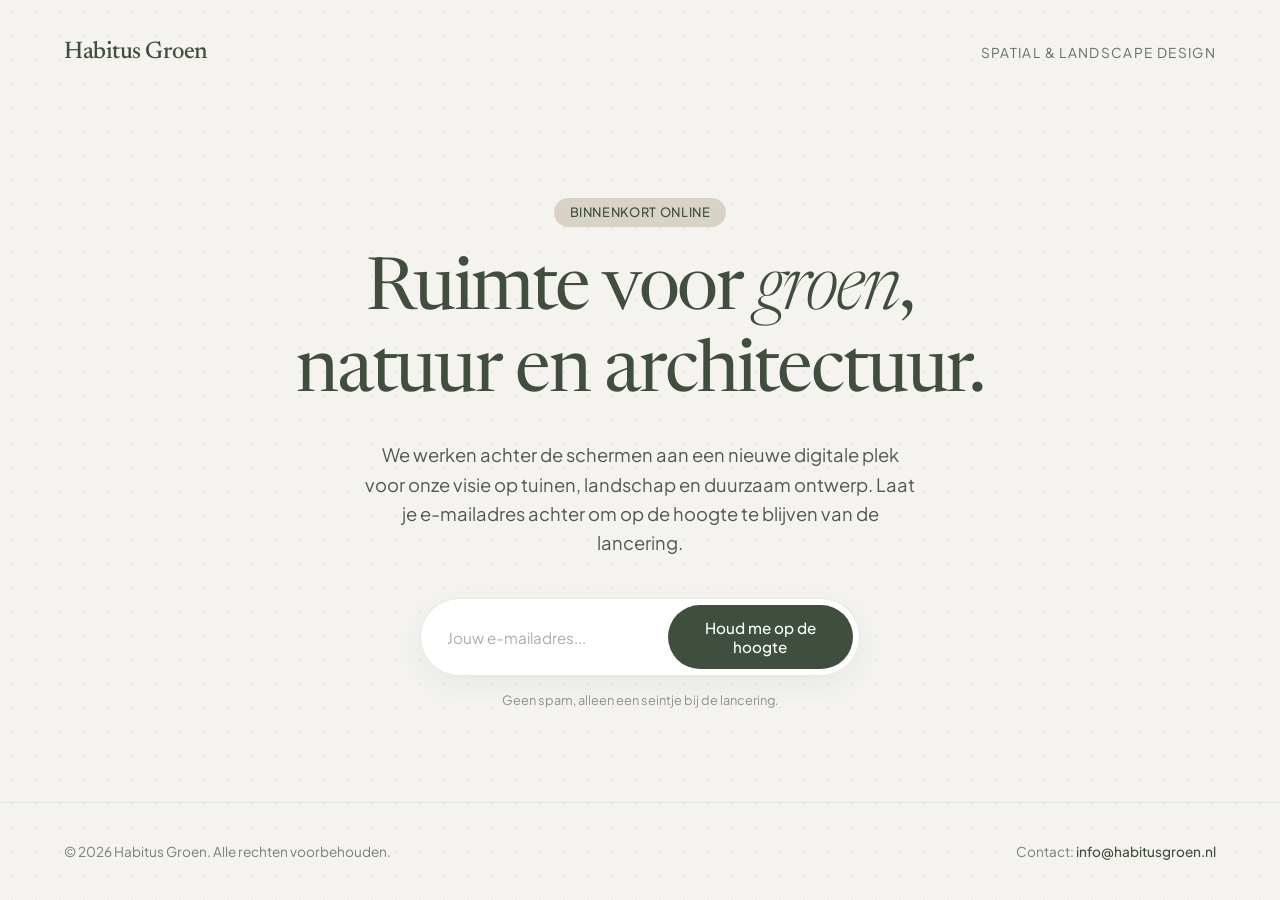
==== index.html @ 2824e6ce "Create index.html" ====
<!DOCTYPE html>
<html lang="nl">
<head>
    <meta charset="UTF-8">
    <meta name="viewport" content="width=device-width, initial-scale=1.0">
    <title>Habitus Groen — Binnenkort online</title>
    <!-- Google Fonts: Plus Jakarta Sans & Newsreader voor een warme, moderne en architecturale look -->
    <link rel="preconnect" href="https://fonts.googleapis.com">
    <link rel="preconnect" href="https://fonts.gstatic.com" crossorigin>
    <link href="https://fonts.googleapis.com/css2?family=Newsreader:ital,opsz,wght@0,6..72,300..600;1,6..72,300..600&family=Plus+Jakarta+Sans:wght@300;400;500;600&display=swap" rel="stylesheet">
    
    <style>
        :root {
            --bg-color: #f4f3ef;
            --text-main: #2b3027;
            --accent-green: #3f4e3e;
            --sand: #d8d3c5;
            --white: #ffffff;
            --transition: all 0.4s cubic-bezier(0.16, 1, 0.3, 1);
        }

        * {
            margin: 0;
            padding: 0;
            box-sizing: border-box;
        }

        body {
            background-color: var(--bg-color);
            color: var(--text-main);
            font-family: 'Plus Jakarta Sans', sans-serif;
            min-height: 100vh;
            display: flex;
            flex-direction: column;
            justify-content: space-between;
            overflow-x: hidden;
        }

        /* Subtiele achtergrondpatroon / sfeerlaag */
        body::before {
            content: '';
            position: fixed;
            top: 0;
            left: 0;
            width: 100%;
            height: 100%;
            background-image: radial-gradient(var(--sand) 0.75px, transparent 0.75px);
            background-size: 24px 24px;
            opacity: 0.4;
            z-index: -1;
        }

        header {
            padding: 2.5rem 5vw;
            display: flex;
            justify-content: space-between;
            align-items: center;
        }

        .logo {
            font-family: 'Newsreader', serif;
            font-size: 1.5rem;
            font-weight: 500;
            letter-spacing: -0.02em;
            color: var(--accent-green);
            text-decoration: none;
        }

        .tagline-top {
            font-size: 0.85rem;
            letter-spacing: 0.1em;
            text-transform: uppercase;
            color: var(--accent-green);
            opacity: 0.8;
        }

        main {
            flex: 1;
            display: flex;
            align-items: center;
            justify-content: center;
            padding: 2rem 5vw;
        }

        .hero-content {
            max-width: 700px;
            text-align: center;
            animation: fadeIn 1.2s cubic-bezier(0.16, 1, 0.3, 1) forwards;
        }

        .badge {
            display: inline-block;
            background-color: var(--sand);
            color: var(--accent-green);
            padding: 0.4rem 1rem;
            border-radius: 50px;
            font-size: 0.8rem;
            font-weight: 500;
            letter-spacing: 0.05em;
            text-transform: uppercase;
            margin-bottom: 1.5rem;
        }

        h1 {
            font-family: 'Newsreader', serif;
            font-size: clamp(2.5rem, 6vw, 4.5rem);
            font-weight: 400;
            line-height: 1.15;
            letter-spacing: -0.03em;
            color: var(--accent-green);
            margin-bottom: 1.5rem;
        }

        h1 i {
            font-style: italic;
            font-weight: 300;
        }

        p {
            font-size: clamp(1rem, 2vw, 1.15rem);
            line-height: 1.6;
            color: rgba(43, 48, 39, 0.8);
            margin-bottom: 2.5rem;
            max-width: 550px;
            margin-left: auto;
            margin-right: auto;
        }

        /* Formulier stijl */
        .subscribe-form {
            display: flex;
            gap: 0.5rem;
            max-width: 440px;
            margin: 0 auto 1rem auto;
            background: var(--white);
            padding: 0.4rem;
            border-radius: 100px;
            box-shadow: 0 10px 30px rgba(63, 78, 62, 0.06);
            border: 1px solid rgba(63, 78, 62, 0.12);
        }

        .subscribe-form input {
            flex: 1;
            border: none;
            background: transparent;
            padding: 0.8rem 1.2rem;
            font-family: 'Plus Jakarta Sans', sans-serif;
            font-size: 0.95rem;
            color: var(--text-main);
            outline: none;
        }

        .subscribe-form input::placeholder {
            color: rgba(43, 48, 39, 0.4);
        }

        .subscribe-form button {
            background-color: var(--accent-green);
            color: var(--white);
            border: none;
            padding: 0.8rem 1.8rem;
            border-radius: 100px;
            font-family: 'Plus Jakarta Sans', sans-serif;
            font-size: 0.95rem;
            font-weight: 500;
            cursor: pointer;
            transition: var(--transition);
        }

        .subscribe-form button:hover {
            background-color: #2b3027;
        }

        .form-note {
            font-size: 0.8rem;
            color: rgba(43, 48, 39, 0.5);
        }

        footer {
            padding: 2.5rem 5vw;
            display: flex;
            justify-content: space-between;
            align-items: center;
            font-size: 0.85rem;
            color: rgba(43, 48, 39, 0.6);
            border-top: 1px solid rgba(63, 78, 62, 0.08);
        }

        footer a {
            color: var(--accent-green);
            text-decoration: none;
            font-weight: 500;
            transition: var(--transition);
        }

        footer a:hover {
            text-decoration: underline;
        }

        @keyframes fadeIn {
            from {
                opacity: 0;
                transform: translateY(20px);
            }
            to {
                opacity: 1;
                transform: translateY(0);
            }
        }

        /* Responsive aanpassingen voor mobiel */
        @media (max-width: 600px) {
            .subscribe-form {
                flex-direction: column;
                background: transparent;
                box-shadow: none;
                border: none;
                gap: 0.75rem;
            }

            .subscribe-form input {
                background: var(--white);
                border-radius: 50px;
                border: 1px solid rgba(63, 78, 62, 0.12);
                padding: 1rem 1.2rem;
            }

            .subscribe-form button {
                width: 100%;
                padding: 1rem;
            }

            footer {
                flex-direction: column;
                gap: 1rem;
                text-align: center;
            }
        }
    </style>
</head>
<body>

    <header>
        <a href="#" class="logo">Habitus Groen</a>
        <div class="tagline-top">Spatial & Landscape Design</div>
    </header>

    <main>
        <div class="hero-content">
            <div class="badge">Binnenkort online</div>
            <h1>Ruimte voor <i>groen</i>, natuur en architectuur.</h1>
            <p>We werken achter de schermen aan een nieuwe digitale plek voor onze visie op tuinen, landschap en duurzaam ontwerp. Laat je e-mailadres achter om op de hoogte te blijven van de lancering.</p>
            
            <form class="subscribe-form" onsubmit="event.preventDefault(); alert('Bedankt voor je aanmelding! We houden je op de hoogte.');">
                <input type="email" placeholder="Jouw e-mailadres..." required>
                <button type="submit">Houd me op de hoogte</button>
            </form>
            <div class="form-note">Geen spam, alleen een seintje bij de lancering.</div>
        </div>
    </main>

    <footer>
        <div>&copy; <span id="year"></span> Habitus Groen. Alle rechten voorbehouden.</div>
        <div>Contact: <a href="mailto:info@habitusgroen.nl">info@habitusgroen.nl</a></div>
    </footer>

    <script>
        // Automatisch het huidige jaar instellen in de footer
        document.getElementById('year').textContent = new Date().getFullYear();
    </script>
</body>
</html>
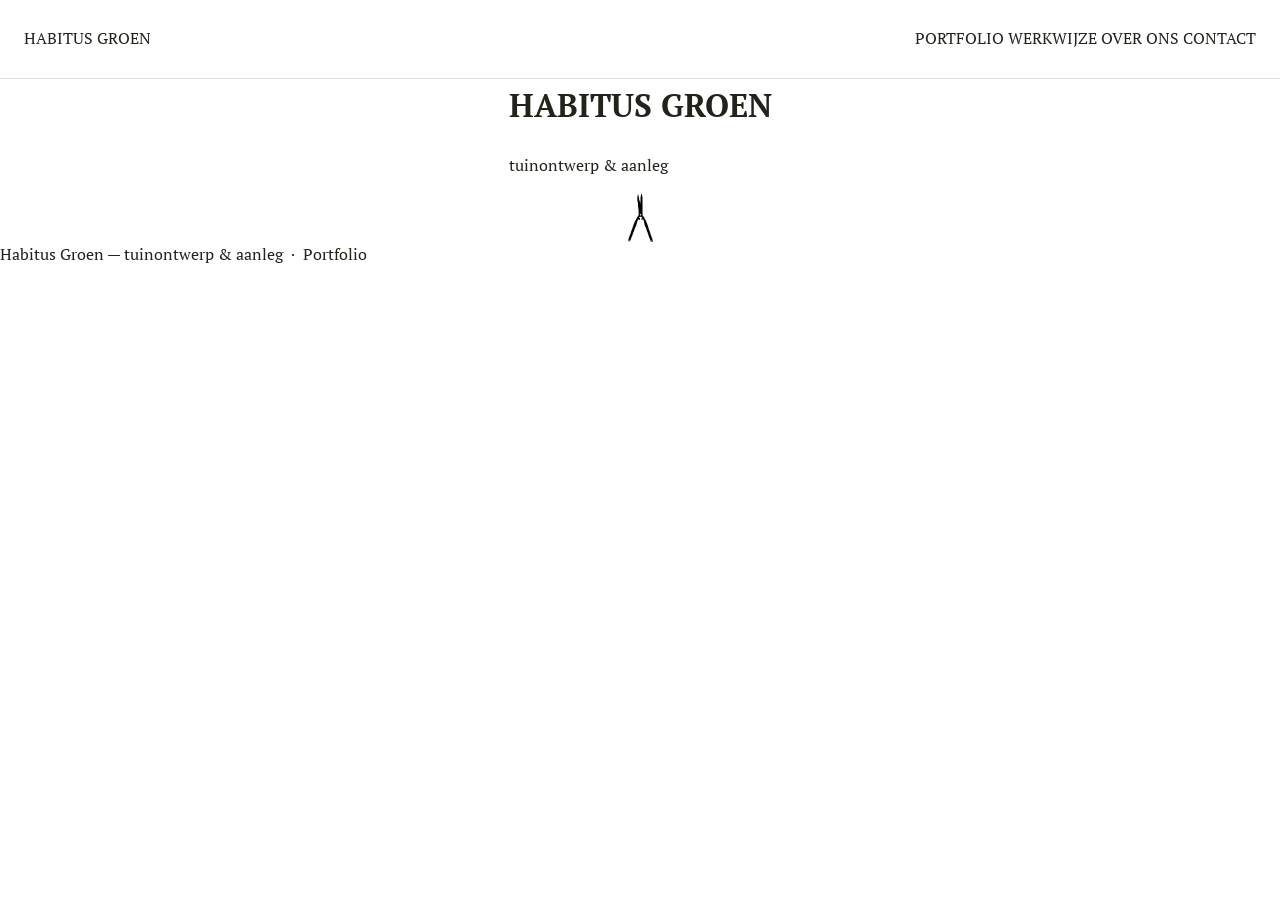
==== commit 47beaaf9: "Update index.html" ====
--- a/index.html
+++ b/index.html
@@ -3,270 +3,32 @@
 <head>
     <meta charset="UTF-8">
     <meta name="viewport" content="width=device-width, initial-scale=1.0">
-    <title>Habitus Groen — Binnenkort online</title>
-    <!-- Google Fonts: Plus Jakarta Sans & Newsreader voor een warme, moderne en architecturale look -->
-    <link rel="preconnect" href="https://fonts.googleapis.com">
-    <link rel="preconnect" href="https://fonts.gstatic.com" crossorigin>
-    <link href="https://fonts.googleapis.com/css2?family=Newsreader:ital,opsz,wght@0,6..72,300..600;1,6..72,300..600&family=Plus+Jakarta+Sans:wght@300;400;500;600&display=swap" rel="stylesheet">
-    
-    <style>
-        :root {
-            --bg-color: #f4f3ef;
-            --text-main: #2b3027;
-            --accent-green: #3f4e3e;
-            --sand: #d8d3c5;
-            --white: #ffffff;
-            --transition: all 0.4s cubic-bezier(0.16, 1, 0.3, 1);
-        }
-
-        * {
-            margin: 0;
-            padding: 0;
-            box-sizing: border-box;
-        }
-
-        body {
-            background-color: var(--bg-color);
-            color: var(--text-main);
-            font-family: 'Plus Jakarta Sans', sans-serif;
-            min-height: 100vh;
-            display: flex;
-            flex-direction: column;
-            justify-content: space-between;
-            overflow-x: hidden;
-        }
-
-        /* Subtiele achtergrondpatroon / sfeerlaag */
-        body::before {
-            content: '';
-            position: fixed;
-            top: 0;
-            left: 0;
-            width: 100%;
-            height: 100%;
-            background-image: radial-gradient(var(--sand) 0.75px, transparent 0.75px);
-            background-size: 24px 24px;
-            opacity: 0.4;
-            z-index: -1;
-        }
-
-        header {
-            padding: 2.5rem 5vw;
-            display: flex;
-            justify-content: space-between;
-            align-items: center;
-        }
-
-        .logo {
-            font-family: 'Newsreader', serif;
-            font-size: 1.5rem;
-            font-weight: 500;
-            letter-spacing: -0.02em;
-            color: var(--accent-green);
-            text-decoration: none;
-        }
-
-        .tagline-top {
-            font-size: 0.85rem;
-            letter-spacing: 0.1em;
-            text-transform: uppercase;
-            color: var(--accent-green);
-            opacity: 0.8;
-        }
-
-        main {
-            flex: 1;
-            display: flex;
-            align-items: center;
-            justify-content: center;
-            padding: 2rem 5vw;
-        }
-
-        .hero-content {
-            max-width: 700px;
-            text-align: center;
-            animation: fadeIn 1.2s cubic-bezier(0.16, 1, 0.3, 1) forwards;
-        }
-
-        .badge {
-            display: inline-block;
-            background-color: var(--sand);
-            color: var(--accent-green);
-            padding: 0.4rem 1rem;
-            border-radius: 50px;
-            font-size: 0.8rem;
-            font-weight: 500;
-            letter-spacing: 0.05em;
-            text-transform: uppercase;
-            margin-bottom: 1.5rem;
-        }
-
-        h1 {
-            font-family: 'Newsreader', serif;
-            font-size: clamp(2.5rem, 6vw, 4.5rem);
-            font-weight: 400;
-            line-height: 1.15;
-            letter-spacing: -0.03em;
-            color: var(--accent-green);
-            margin-bottom: 1.5rem;
-        }
-
-        h1 i {
-            font-style: italic;
-            font-weight: 300;
-        }
-
-        p {
-            font-size: clamp(1rem, 2vw, 1.15rem);
-            line-height: 1.6;
-            color: rgba(43, 48, 39, 0.8);
-            margin-bottom: 2.5rem;
-            max-width: 550px;
-            margin-left: auto;
-            margin-right: auto;
-        }
-
-        /* Formulier stijl */
-        .subscribe-form {
-            display: flex;
-            gap: 0.5rem;
-            max-width: 440px;
-            margin: 0 auto 1rem auto;
-            background: var(--white);
-            padding: 0.4rem;
-            border-radius: 100px;
-            box-shadow: 0 10px 30px rgba(63, 78, 62, 0.06);
-            border: 1px solid rgba(63, 78, 62, 0.12);
-        }
-
-        .subscribe-form input {
-            flex: 1;
-            border: none;
-            background: transparent;
-            padding: 0.8rem 1.2rem;
-            font-family: 'Plus Jakarta Sans', sans-serif;
-            font-size: 0.95rem;
-            color: var(--text-main);
-            outline: none;
-        }
-
-        .subscribe-form input::placeholder {
-            color: rgba(43, 48, 39, 0.4);
-        }
-
-        .subscribe-form button {
-            background-color: var(--accent-green);
-            color: var(--white);
-            border: none;
-            padding: 0.8rem 1.8rem;
-            border-radius: 100px;
-            font-family: 'Plus Jakarta Sans', sans-serif;
-            font-size: 0.95rem;
-            font-weight: 500;
-            cursor: pointer;
-            transition: var(--transition);
-        }
-
-        .subscribe-form button:hover {
-            background-color: #2b3027;
-        }
-
-        .form-note {
-            font-size: 0.8rem;
-            color: rgba(43, 48, 39, 0.5);
-        }
-
-        footer {
-            padding: 2.5rem 5vw;
-            display: flex;
-            justify-content: space-between;
-            align-items: center;
-            font-size: 0.85rem;
-            color: rgba(43, 48, 39, 0.6);
-            border-top: 1px solid rgba(63, 78, 62, 0.08);
-        }
-
-        footer a {
-            color: var(--accent-green);
-            text-decoration: none;
-            font-weight: 500;
-            transition: var(--transition);
-        }
-
-        footer a:hover {
-            text-decoration: underline;
-        }
-
-        @keyframes fadeIn {
-            from {
-                opacity: 0;
-                transform: translateY(20px);
-            }
-            to {
-                opacity: 1;
-                transform: translateY(0);
-            }
-        }
-
-        /* Responsive aanpassingen voor mobiel */
-        @media (max-width: 600px) {
-            .subscribe-form {
-                flex-direction: column;
-                background: transparent;
-                box-shadow: none;
-                border: none;
-                gap: 0.75rem;
-            }
-
-            .subscribe-form input {
-                background: var(--white);
-                border-radius: 50px;
-                border: 1px solid rgba(63, 78, 62, 0.12);
-                padding: 1rem 1.2rem;
-            }
-
-            .subscribe-form button {
-                width: 100%;
-                padding: 1rem;
-            }
-
-            footer {
-                flex-direction: column;
-                gap: 1rem;
-                text-align: center;
-            }
-        }
-    </style>
+    <title>Habitus Groen — tuinontwerp & aanleg</title>
+    <link rel="stylesheet" href="styles.css">
 </head>
-<body>
-
-    <header>
-        <a href="#" class="logo">Habitus Groen</a>
-        <div class="tagline-top">Spatial & Landscape Design</div>
+<body class="home-page">
+    <header class="site-header">
+        <div class="logo-text">HABITUS GROEN</div>
+        <nav class="site-nav">
+            <a href="index.html">PORTFOLIO</a>
+            <a href="work.html">WERKWIJZE</a>
+            <a href="about.html">OVER ONS</a>
+            <a href="contact.html">CONTACT</a>
+        </nav>
     </header>
 
-    <main>
-        <div class="hero-content">
-            <div class="badge">Binnenkort online</div>
-            <h1>Ruimte voor <i>groen</i>, natuur en architectuur.</h1>
-            <p>We werken achter de schermen aan een nieuwe digitale plek voor onze visie op tuinen, landschap en duurzaam ontwerp. Laat je e-mailadres achter om op de hoogte te blijven van de lancering.</p>
-            
-            <form class="subscribe-form" onsubmit="event.preventDefault(); alert('Bedankt voor je aanmelding! We houden je op de hoogte.');">
-                <input type="email" placeholder="Jouw e-mailadres..." required>
-                <button type="submit">Houd me op de hoogte</button>
-            </form>
-            <div class="form-note">Geen spam, alleen een seintje bij de lancering.</div>
+    <main class="center-container">
+        <div class="hero-title-group">
+            <h1>HABITUS GROEN</h1>
+            <p>tuinontwerp & aanleg</p>
+        </div>
+        <div class="logo-wrapper">
+            <img src="images/tuinschaar-01.png" alt="Tuinschaar Logo" class="logo-img">
         </div>
     </main>
 
-    <footer>
-        <div>&copy; <span id="year"></span> Habitus Groen. Alle rechten voorbehouden.</div>
-        <div>Contact: <a href="mailto:info@habitusgroen.nl">info@habitusgroen.nl</a></div>
+    <footer class="bottom-footer">
+        <span class="subtext">Habitus Groen — tuinontwerp & aanleg &nbsp;·&nbsp; Portfolio</span>
     </footer>
-
-    <script>
-        // Automatisch het huidige jaar instellen in de footer
-        document.getElementById('year').textContent = new Date().getFullYear();
-    </script>
 </body>
 </html>
--- a/styles.css
+++ b/styles.css
@@ -0,0 +1,392 @@
+@import url('https://fonts.googleapis.com/css2?family=PT+Serif:ital,wght@0,400;0,700;1,400;1,700&display=swap');
+
+:root {
+  --font: 'PT Serif', Georgia, 'Times New Roman', serif;
+  --paper: #FFFFFF;
+  --ink: #23231C;
+  --ink-soft: rgba(35,35,28,0.68);
+  --ink-faint: rgba(35,35,28,0.45);
+  --accent: #8C8862;
+  --line: rgba(35,35,28,0.14);
+  --max: 1200px;
+  --gutter: 24px;
+}
+
+* { box-sizing: border-box; }
+html { scroll-behavior: smooth; }
+
+body {
+  margin: 0;
+  font-family: var(--font);
+  background: var(--paper);
+  color: var(--ink);
+  font-size: 16px;
+  line-height: 1.6;
+}
+
+a { color: inherit; text-decoration: none; }
+
+.wrap { max-width: var(--max); margin: 0 auto; padding: 0 var(--gutter); }
+
+/* ---------- Header ---------- */
+.site-header {
+  display: flex;
+  justify-content: space-between;
+  align-items: center;
+  padding: 26px var(--gutter);
+  border-bottom: 1px solid var(--line);
+  position: relative;
+  z-index: 10;
+  background: var(--paper);
+}
+
+.logo {
+  font-size: 14px;
+  letter-spacing: 0.08em;
+  text-transform: uppercase;
+}
+
+nav.main-nav {
+  display: flex;
+  gap: 28px;
+  font-size: 13px;
+  letter-spacing: 0.05em;
+  text-transform: uppercase;
+}
+
+nav.main-nav a {
+  padding-bottom: 5px;
+  border-bottom: 1px solid transparent;
+  transition: border-color 0.2s ease, color 0.2s ease;
+}
+nav.main-nav a[aria-current="page"] {
+  border-bottom-color: var(--ink);
+}
+nav.main-nav a:hover {
+  border-bottom-color: var(--accent);
+  color: var(--accent);
+}
+
+.menu-toggle {
+  display: none;
+  background: none;
+  border: none;
+  font-family: var(--font);
+  font-size: 13px;
+  letter-spacing: 0.05em;
+  text-transform: uppercase;
+  cursor: pointer;
+  color: var(--ink);
+}
+
+/* ---------- Fixed centered brand mark (stays centered while scrolling) ---------- */
+.floating-logo {
+  position: fixed;
+  top: 50%;
+  left: 50%;
+  transform: translate(-50%, -50%);
+  width: 46px;
+  height: auto;
+  max-height: 88px;
+  object-fit: contain;
+  z-index: 20;
+  pointer-events: none;
+  opacity: 0.96;
+}
+@media (max-width: 900px) {
+  .floating-logo { width: 38px; max-height: 72px; }
+}
+
+/* ---------- Hero (home) ---------- */
+.hero {
+  min-height: 72vh;
+  display: flex;
+  align-items: center;
+  justify-content: center;
+}
+.hero-center {
+  text-align: center;
+}
+.hero-center .eyebrow {
+  font-size: 26px;
+  letter-spacing: 0.06em;
+}
+.hero-center .eyebrow-sub {
+  margin-top: 8px;
+  font-size: 13px;
+  letter-spacing: 0.04em;
+  color: var(--accent);
+}
+
+/* ---------- Minimal footer ---------- */
+footer.site-footer-min {
+  border-top: 1px solid var(--line);
+  padding: 28px var(--gutter);
+  text-align: center;
+  font-size: 12px;
+  letter-spacing: 0.04em;
+  color: var(--ink-faint);
+}
+footer.site-footer-min a { border-bottom: 1px solid transparent; }
+footer.site-footer-min a:hover { border-bottom-color: var(--accent); color: var(--accent); }
+
+/* ---------- Page title ---------- */
+.page-title {
+  padding: 64px var(--gutter) 36px;
+  max-width: var(--max);
+  margin: 0 auto;
+}
+.page-title h1 {
+  font-size: clamp(26px, 3.4vw, 36px);
+  font-weight: 400;
+  letter-spacing: 0.01em;
+  margin: 0;
+  text-transform: uppercase;
+}
+.page-title p {
+  margin-top: 12px;
+  font-size: 14px;
+  color: var(--ink-soft);
+  max-width: 60ch;
+}
+
+/* ---------- Portfolio grid ---------- */
+.project-grid {
+  max-width: var(--max);
+  margin: 0 auto;
+  padding: 0 var(--gutter) 90px;
+  display: grid;
+  grid-template-columns: repeat(2, 1fr);
+  gap: 48px 40px;
+}
+.project-card { display: block; }
+.project-card .thumb { aspect-ratio: 4/3; overflow: hidden; background: #ece9dd; filter: grayscale(0.15); }
+.project-card .thumb img { width: 100%; height: 100%; object-fit: cover; display: block; transition: transform 0.5s ease; }
+.project-card:hover .thumb img { transform: scale(1.02); }
+.project-card .meta {
+  display: flex;
+  justify-content: space-between;
+  margin-top: 14px;
+  font-size: 13px;
+  letter-spacing: 0.03em;
+}
+.project-card .meta .loc { color: var(--ink-faint); }
+.project-card.placeholder .thumb {
+  display: flex; align-items: center; justify-content: center;
+  border: 1px dashed var(--line); background: transparent;
+  font-size: 12px; letter-spacing: 0.04em; text-transform: uppercase;
+  color: var(--ink-faint); text-align: center; padding: 20px;
+}
+
+/* ---------- Project detail: intro (title + two-column) ---------- */
+.project-hero {
+  max-width: var(--max);
+  margin: 0 auto;
+  padding: 56px var(--gutter) 0;
+}
+.project-hero h1 {
+  font-size: clamp(20px, 2.4vw, 27px);
+  font-weight: 400;
+  text-transform: uppercase;
+  letter-spacing: 0.02em;
+  margin: 0 0 32px;
+}
+
+.intro-grid {
+  max-width: var(--max);
+  margin: 0 auto;
+  padding: 0 var(--gutter) 70px;
+  display: grid;
+  grid-template-columns: 1fr 1.1fr;
+  gap: 56px;
+  align-items: start;
+}
+.intro-text p { font-size: 14.5px; color: var(--ink-soft); margin: 0 0 20px; }
+.intro-text h3 {
+  font-size: 14px;
+  font-weight: 700;
+  text-transform: none;
+  margin: 0 0 8px;
+}
+.intro-text section { margin-bottom: 22px; }
+.intro-text section:last-child { margin-bottom: 0; }
+.intro-photo { aspect-ratio: 4/3.6; overflow: hidden; background: #ece9dd; }
+.intro-photo img { width: 100%; height: 100%; object-fit: cover; display: block; }
+
+/* ---------- Reviews ---------- */
+.reviews-wrap { max-width: var(--max); margin: 0 auto; padding: 0 var(--gutter) 90px; }
+.reviews-label {
+  font-size: 11px; letter-spacing: 0.08em; text-transform: uppercase;
+  color: var(--ink-faint); margin-bottom: 20px;
+}
+.reviews {
+  display: grid;
+  grid-template-columns: repeat(3, 1fr);
+  gap: 28px;
+}
+.review { font-size: 12.5px; font-style: italic; line-height: 1.6; color: var(--ink-soft); }
+.review cite {
+  display: block; margin-top: 10px; font-style: normal;
+  font-size: 11px; letter-spacing: 0.03em; color: var(--ink-faint);
+}
+
+/* ---------- Supporting / extra media section ---------- */
+.section-divider {
+  max-width: var(--max); margin: 0 auto; padding: 0 var(--gutter);
+}
+.section-divider hr { border: none; border-top: 1px solid var(--line); margin: 0; }
+
+.extra-heading {
+  max-width: var(--max); margin: 0 auto; padding: 70px var(--gutter) 10px;
+  text-align: center;
+}
+.extra-heading h2 {
+  font-size: 15px; font-weight: 400; text-transform: uppercase; letter-spacing: 0.04em; margin: 0 0 10px;
+}
+.extra-heading p { font-size: 13.5px; color: var(--ink-soft); max-width: 60ch; margin: 0 auto; }
+
+/* Sun study */
+.sun-study { max-width: var(--max); margin: 0 auto; padding: 36px var(--gutter) 90px; text-align: center; }
+.sun-study-grid {
+  display: grid; grid-template-columns: 1fr 1fr; gap: 40px;
+  max-width: 860px; margin: 0 auto;
+}
+.sun-frame { aspect-ratio: 1/1; overflow: hidden; background: #f7f6f1; border: 1px solid var(--line); }
+.sun-frame img { width: 100%; height: 100%; object-fit: contain; display: block; }
+.sun-caption { margin-top: 14px; font-size: 11.5px; letter-spacing: 0.04em; text-transform: uppercase; color: var(--ink-faint); }
+
+/* Chronological sections (kept, restyled minimal) */
+.story-section {
+  max-width: var(--max); margin: 0 auto; padding: 0 var(--gutter) 70px;
+  display: grid; grid-template-columns: 1fr 1.3fr; gap: 50px; align-items: start;
+}
+.story-section.reverse { grid-template-columns: 1.3fr 1fr; }
+.story-section.reverse .story-text { order: 2; }
+.story-section.reverse .story-image { order: 1; }
+.story-num { font-size: 11px; color: var(--ink-faint); letter-spacing: 0.04em; margin-bottom: 8px; }
+.story-text h3 { font-size: 14px; font-weight: 700; margin: 0 0 12px; }
+.story-text p { font-size: 13.5px; color: var(--ink-soft); max-width: 42ch; margin: 0; }
+.story-image { aspect-ratio: 4/3; overflow: hidden; background: #ece9dd; }
+.story-image img { width: 100%; height: 100%; object-fit: cover; display: block; }
+
+/* Video + gallery */
+.project-video { max-width: var(--max); margin: 0 auto; padding: 0 var(--gutter) 70px; text-align: center; }
+.video-frame { overflow: hidden; background: #000; margin: 0 auto; }
+.video-frame.landscape { aspect-ratio: 16/9; }
+.video-frame.portrait { aspect-ratio: 9/16; max-width: 360px; }
+.project-video video { width: 100%; height: 100%; object-fit: cover; display: block; }
+.project-video .video-caption { margin-top: 12px; font-size: 12.5px; font-style: italic; color: var(--ink-soft); }
+
+.project-gallery {
+  max-width: var(--max); margin: 0 auto; padding: 0 var(--gutter) 90px;
+  display: grid; grid-template-columns: repeat(4, 1fr); gap: 14px;
+}
+.project-gallery .gallery-item { aspect-ratio: 3/4; overflow: hidden; background: #ece9dd; }
+.project-gallery .gallery-item img { width: 100%; height: 100%; object-fit: cover; display: block; }
+
+/* ---------- Werkwijze ---------- */
+.werkwijze-list { max-width: 780px; margin: 0 auto; padding: 0 var(--gutter) 100px; }
+.werkwijze-fase { padding: 28px 0; border-top: 1px solid var(--line); }
+.werkwijze-fase:last-child { border-bottom: 1px solid var(--line); }
+.fase-head { display: flex; align-items: baseline; gap: 10px; flex-wrap: wrap; }
+.fase-head h2 { font-size: 15px; font-weight: 700; margin: 0; }
+.fase-price { font-size: 13px; color: var(--accent); }
+.fase-content ul { margin: 12px 0 0; padding: 0 0 0 18px; }
+.fase-content li { font-size: 13.5px; color: var(--ink-soft); margin-bottom: 6px; }
+.fase-note { margin: 10px 0 0; font-size: 12.5px; font-style: italic; color: var(--ink-faint); max-width: 60ch; }
+
+/* ---------- About ---------- */
+.about-page {
+  max-width: 700px;
+  margin: 0;
+  padding: 0 24px 90px;
+}
+.about-title {
+  padding: 28px 0 10px;
+}
+.about-title h1 {
+  font-size: clamp(26px, 3.4vw, 36px);
+  font-weight: 400;
+  letter-spacing: 0.01em;
+  margin: 0;
+  text-transform: uppercase;
+}
+.about-copy section { margin: 0 0 18px; }
+.about-copy section:last-child { margin-bottom: 0; }
+.about-copy h2 {
+  font-size: 14px;
+  font-weight: 400;
+  margin: 0 0 2px;
+}
+.about-copy p {
+  font-size: 13px;
+  line-height: 1.32;
+  color: var(--ink-soft);
+  margin: 0;
+}
+
+/* ---------- Contact ---------- */
+.contact-body { max-width: var(--max); margin: 0 auto; padding: 0 var(--gutter) 100px; }
+.contact-body .org { font-size: 14px; margin-bottom: 22px; }
+.contact-body .field { font-size: 14px; margin-bottom: 6px; }
+.contact-body a { border-bottom: 1px solid var(--ink-faint); }
+.contact-body a:hover { border-bottom-color: var(--accent); color: var(--accent); }
+
+/* ---------- Responsive ---------- */
+@media (max-width: 900px) {
+  :root { --gutter: 24px; }
+  .intro-grid { grid-template-columns: 1fr; gap: 28px; }
+  .story-section, .story-section.reverse { grid-template-columns: 1fr; gap: 20px; }
+  .story-section.reverse .story-text, .story-section.reverse .story-image { order: initial; }
+  .reviews { grid-template-columns: 1fr; gap: 24px; }
+  .project-grid { grid-template-columns: 1fr; }
+  .project-gallery { grid-template-columns: repeat(2, 1fr); }
+  .sun-study-grid { grid-template-columns: 1fr; gap: 28px; }
+  nav.main-nav {
+    display: none; flex-direction: column; gap: 14px; position: absolute;
+    right: 24px; top: 64px; background: var(--paper); padding: 16px 20px; border: 1px solid var(--line);
+  }
+  nav.main-nav.open { display: flex; }
+  .menu-toggle { display: block; }
+}
+/* --- TOEGEVOEGDE AANPASSINGEN VOOR HABITUS GROEN --- */
+
+/* Zorg voor een stabiele gecentreerde layout zodat het logo niet verspringt */
+.center-container, .home-container, .contact-container, .werk-container {
+    display: flex;
+    flex-direction: column;
+    align-items: center;
+    justify-content: center;
+    position: relative;
+}
+
+/* Logo (tuinschaar) 2x zo klein maken en gefixeerd gecentreerd */
+.logo-img, .tuinschaar-logo {
+    width: 25px; /* Als je huidige logo bijv. 50px is, wordt dit automatisch de helft */
+    height: auto;
+    display: block;
+    margin: 0 auto;
+}
+
+/* "HABITUS GROEN tuinontwerp & aanleg" iets hoger plaatsen */
+.header-title-block, .hero-title-group {
+    margin-top: -20px;
+}
+
+/* Tuinontwerp met kleine letter in de onderregel */
+.subtext, .footer-sub, .bottom-line {
+    text-transform: none;
+}
+
+/* Specifiek voor de contact pagina: lijn en onderregel naar beneden duwen */
+.contact-page .footer-line, 
+.contact-page .bottom-footer {
+    margin-top: 80px;
+}
+
+/* Werkwijze pagina: Titel netjes links uitgelijnd met de content */
+.werk-page .content-wrapper, .werk-container .text-block {
+    text-align: left;
+    align-self: flex-start;
+    margin-left: 10%;
+}
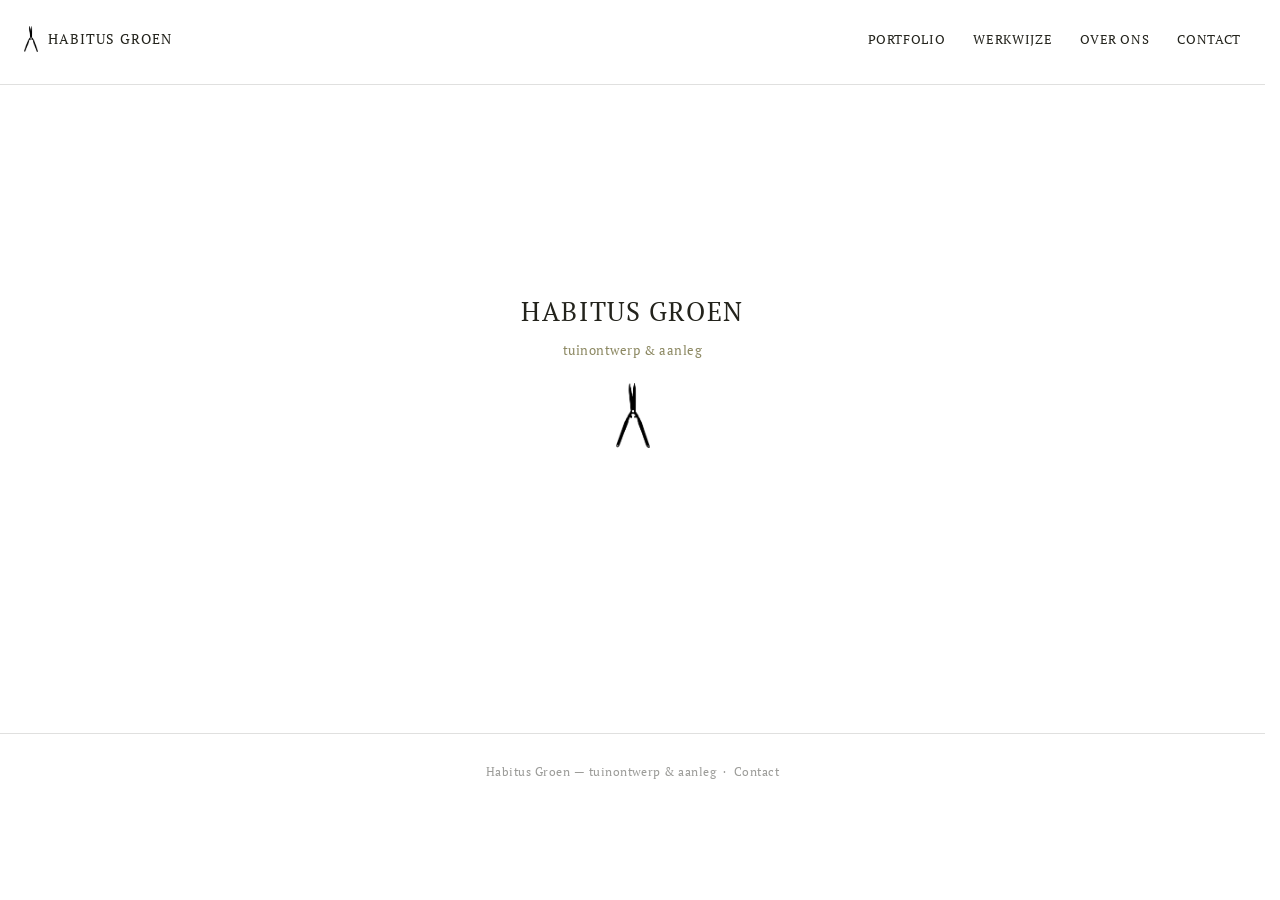
==== commit e2da3aac: "Add files via upload" ====
--- a/index.html
+++ b/index.html
@@ -1,34 +1,39 @@
 <!DOCTYPE html>
 <html lang="nl">
 <head>
-    <meta charset="UTF-8">
-    <meta name="viewport" content="width=device-width, initial-scale=1.0">
-    <title>Habitus Groen — tuinontwerp & aanleg</title>
-    <link rel="stylesheet" href="styles.css">
+<meta charset="UTF-8">
+<meta name="viewport" content="width=device-width, initial-scale=1.0">
+<title>Habitus Groen — Tuinontwerp &amp; Aanleg</title>
+<meta name="description" content="Habitus Groen: tuinontwerp en aanleg in .">
+<link rel="stylesheet" href="styles.css">
+<link rel="icon" type="image/png" sizes="64x64" href="images/favicon.png">
+<link rel="apple-touch-icon" href="images/favicon.png">
 </head>
-<body class="home-page">
-    <header class="site-header">
-        <div class="logo-text">HABITUS GROEN</div>
-        <nav class="site-nav">
-            <a href="index.html">PORTFOLIO</a>
-            <a href="work.html">WERKWIJZE</a>
-            <a href="about.html">OVER ONS</a>
-            <a href="contact.html">CONTACT</a>
-        </nav>
-    </header>
+<body>
 
-    <main class="center-container">
-        <div class="hero-title-group">
-            <h1>HABITUS GROEN</h1>
-            <p>tuinontwerp & aanleg</p>
-        </div>
-        <div class="logo-wrapper">
-            <img src="images/tuinschaar-01.png" alt="Tuinschaar Logo" class="logo-img">
-        </div>
-    </main>
+<header class="site-header">
+  <div class="logo"><a href="index.html"><img class="logo-icon" src="images/tuinschaar-01.png" alt="">Habitus Groen</a></div>
+  <button class="menu-toggle" aria-label="Menu">Menu</button>
+  <nav class="main-nav">
+    <a href="work.html">Portfolio</a>
+    <a href="werkwijze.html">Werkwijze</a>
+    <a href="about.html">Over ons</a>
+    <a href="contact.html">Contact</a>
+  </nav>
+</header>
 
-    <footer class="bottom-footer">
-        <span class="subtext">Habitus Groen — tuinontwerp & aanleg &nbsp;·&nbsp; Portfolio</span>
-    </footer>
+<section class="hero">
+  <div class="hero-center">
+    <div class="eyebrow">HABITUS GROEN</div>
+    <div class="eyebrow-sub">tuinontwerp &amp; aanleg</div>
+    <img class="hero-icon" src="images/tuinschaar-01.png" alt="Habitus Groen logo — tuinschaar">
+  </div>
+</section>
+
+<footer class="site-footer-min">
+  Habitus Groen — tuinontwerp &amp; aanleg &nbsp;·&nbsp; <a href="contact.html">Contact</a>
+</footer>
+
+<script src="script.js"></script>
 </body>
 </html>
--- a/styles.css
+++ b/styles.css
@@ -13,7 +13,7 @@
 }
 
 * { box-sizing: border-box; }
-html { scroll-behavior: smooth; }
+html { scroll-behavior: smooth; overflow-y: scroll; scrollbar-gutter: stable; }
 
 body {
   margin: 0;
@@ -46,6 +46,10 @@
   text-transform: uppercase;
 }
 
+/* tuinschaar-icoon voor het logo (niet op de homepage) */
+.logo a { display: inline-flex; align-items: center; gap: 10px; }
+.logo-icon { height: 26px; width: auto; display: block; }
+
 nav.main-nav {
   display: flex;
   gap: 28px;
@@ -85,16 +89,16 @@
   top: 50%;
   left: 50%;
   transform: translate(-50%, -50%);
-  width: 46px;
+  width: 23px;
   height: auto;
-  max-height: 88px;
+  max-height: 44px;
   object-fit: contain;
   z-index: 20;
   pointer-events: none;
   opacity: 0.96;
 }
 @media (max-width: 900px) {
-  .floating-logo { width: 38px; max-height: 72px; }
+  .floating-logo { width: 19px; max-height: 36px; }
 }
 
 /* ---------- Hero (home) ---------- */
@@ -106,11 +110,13 @@
 }
 .hero-center {
   text-align: center;
+  transform: translateY(-40px);
 }
 .hero-center .eyebrow {
   font-size: 26px;
   letter-spacing: 0.06em;
 }
+.hero-center .hero-icon { display: block; width: 34px; height: auto; margin: 22px auto 0; }
 .hero-center .eyebrow-sub {
   margin-top: 8px;
   font-size: 13px;
@@ -182,7 +188,7 @@
 .project-hero {
   max-width: var(--max);
   margin: 0 auto;
-  padding: 56px var(--gutter) 0;
+  padding: 64px var(--gutter) 0;
 }
 .project-hero h1 {
   font-size: clamp(20px, 2.4vw, 27px);
@@ -212,6 +218,23 @@
 .intro-text section:last-child { margin-bottom: 0; }
 .intro-photo { aspect-ratio: 4/3.6; overflow: hidden; background: #ece9dd; }
 .intro-photo img { width: 100%; height: 100%; object-fit: cover; display: block; }
+
+/* Slideshow */
+.intro-photo.slideshow { position: relative; aspect-ratio: 1/1; }
+.slideshow .slides, .slideshow .slide { position: absolute; inset: 0; }
+.slideshow .slide { opacity: 0; transition: opacity 0.6s ease; }
+.slideshow .slide.active { opacity: 1; }
+.slide-btn {
+  position: absolute; top: 50%; transform: translateY(-50%);
+  width: 40px; height: 40px; border: none; border-radius: 50%;
+  background: rgba(255,255,255,0.85); color: var(--ink);
+  display: flex; align-items: center; justify-content: center;
+  cursor: pointer; z-index: 2; padding: 0;
+  transition: background 0.2s ease;
+}
+.slide-btn:hover { background: #fff; }
+.slide-btn.prev { left: 12px; }
+.slide-btn.next { right: 12px; }
 
 /* ---------- Reviews ---------- */
 .reviews-wrap { max-width: var(--max); margin: 0 auto; padding: 0 var(--gutter) 90px; }
@@ -285,7 +308,8 @@
 .project-gallery .gallery-item img { width: 100%; height: 100%; object-fit: cover; display: block; }
 
 /* ---------- Werkwijze ---------- */
-.werkwijze-list { max-width: 780px; margin: 0 auto; padding: 0 var(--gutter) 100px; }
+.werkwijze-list { max-width: var(--max); margin: 0 auto; padding: 0 var(--gutter) 100px; }
+.werkwijze-list .werkwijze-fase { max-width: 780px; }
 .werkwijze-fase { padding: 28px 0; border-top: 1px solid var(--line); }
 .werkwijze-fase:last-child { border-bottom: 1px solid var(--line); }
 .fase-head { display: flex; align-items: baseline; gap: 10px; flex-wrap: wrap; }
@@ -297,12 +321,13 @@
 
 /* ---------- About ---------- */
 .about-page {
-  max-width: 700px;
-  margin: 0;
-  padding: 0 24px 90px;
-}
+  max-width: var(--max);
+  margin: 0 auto;
+  padding: 0 var(--gutter) 90px;
+}
+.about-copy { max-width: 700px; }
 .about-title {
-  padding: 28px 0 10px;
+  padding: 64px 0 36px;
 }
 .about-title h1 {
   font-size: clamp(26px, 3.4vw, 36px);
@@ -326,7 +351,7 @@
 }
 
 /* ---------- Contact ---------- */
-.contact-body { max-width: var(--max); margin: 0 auto; padding: 0 var(--gutter) 100px; }
+.contact-body { max-width: var(--max); margin: 0 auto; padding: 0 var(--gutter) 100px; min-height: calc(50vh + 40px); }
 .contact-body .org { font-size: 14px; margin-bottom: 22px; }
 .contact-body .field { font-size: 14px; margin-bottom: 6px; }
 .contact-body a { border-bottom: 1px solid var(--ink-faint); }
@@ -349,44 +374,3 @@
   nav.main-nav.open { display: flex; }
   .menu-toggle { display: block; }
 }
-/* --- TOEGEVOEGDE AANPASSINGEN VOOR HABITUS GROEN --- */
-
-/* Zorg voor een stabiele gecentreerde layout zodat het logo niet verspringt */
-.center-container, .home-container, .contact-container, .werk-container {
-    display: flex;
-    flex-direction: column;
-    align-items: center;
-    justify-content: center;
-    position: relative;
-}
-
-/* Logo (tuinschaar) 2x zo klein maken en gefixeerd gecentreerd */
-.logo-img, .tuinschaar-logo {
-    width: 25px; /* Als je huidige logo bijv. 50px is, wordt dit automatisch de helft */
-    height: auto;
-    display: block;
-    margin: 0 auto;
-}
-
-/* "HABITUS GROEN tuinontwerp & aanleg" iets hoger plaatsen */
-.header-title-block, .hero-title-group {
-    margin-top: -20px;
-}
-
-/* Tuinontwerp met kleine letter in de onderregel */
-.subtext, .footer-sub, .bottom-line {
-    text-transform: none;
-}
-
-/* Specifiek voor de contact pagina: lijn en onderregel naar beneden duwen */
-.contact-page .footer-line, 
-.contact-page .bottom-footer {
-    margin-top: 80px;
-}
-
-/* Werkwijze pagina: Titel netjes links uitgelijnd met de content */
-.werk-page .content-wrapper, .werk-container .text-block {
-    text-align: left;
-    align-self: flex-start;
-    margin-left: 10%;
-}
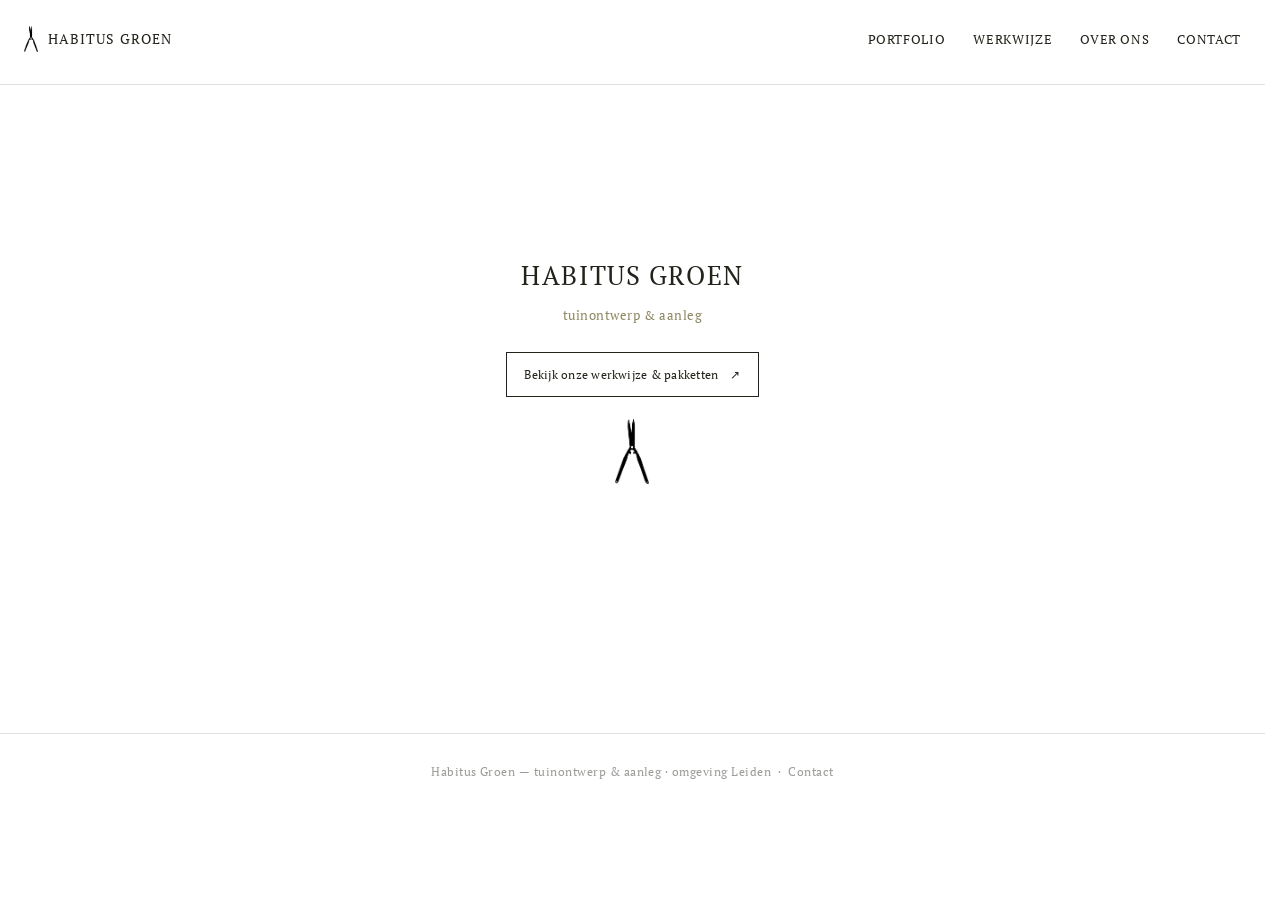
==== commit 7bb036a4: "Add files via upload" ====
--- a/index.html
+++ b/index.html
@@ -26,12 +26,13 @@
   <div class="hero-center">
     <div class="eyebrow">HABITUS GROEN</div>
     <div class="eyebrow-sub">tuinontwerp &amp; aanleg</div>
+    <a class="hero-cta" href="werkwijze.html">Bekijk onze werkwijze &amp; pakketten <span aria-hidden="true">↗</span></a>
     <img class="hero-icon" src="images/tuinschaar-01.png" alt="Habitus Groen logo — tuinschaar">
   </div>
 </section>
 
 <footer class="site-footer-min">
-  Habitus Groen — tuinontwerp &amp; aanleg &nbsp;·&nbsp; <a href="contact.html">Contact</a>
+  Habitus Groen — tuinontwerp &amp; aanleg · omgeving Leiden &nbsp;·&nbsp; <a href="contact.html">Contact</a>
 </footer>
 
 <script src="script.js"></script>
--- a/styles.css
+++ b/styles.css
@@ -169,6 +169,8 @@
 .project-card .thumb { aspect-ratio: 4/3; overflow: hidden; background: #ece9dd; filter: grayscale(0.15); }
 .project-card .thumb img { width: 100%; height: 100%; object-fit: cover; display: block; transition: transform 0.5s ease; }
 .project-card:hover .thumb img { transform: scale(1.02); }
+/* bloem beter in beeld: uitsnede iets naar beneden */
+.project-card .thumb img.pos-bloem { object-position: 50% 85%; }
 .project-card .meta {
   display: flex;
   justify-content: space-between;
@@ -319,13 +321,35 @@
 .fase-content li { font-size: 13.5px; color: var(--ink-soft); margin-bottom: 6px; }
 .fase-note { margin: 10px 0 0; font-size: 12.5px; font-style: italic; color: var(--ink-faint); max-width: 60ch; }
 
+/* Werkwijze: drie keuzes */
+.werkwijze-intro { max-width: var(--max); margin: -12px auto 0; padding: 0 var(--gutter) 36px; }
+.werkwijze-intro p { font-size: 14px; color: var(--ink-soft); max-width: 60ch; margin: 0; }
+.werkwijze-optie { margin-bottom: 64px; }
+.werkwijze-optie:last-child { margin-bottom: 0; }
+.optie-head { max-width: 780px; padding-bottom: 18px; }
+.optie-label { font-size: 11px; letter-spacing: 0.08em; text-transform: uppercase; color: var(--accent); }
+.optie-title { font-size: clamp(19px, 2.2vw, 24px); font-weight: 700; margin: 4px 0 6px; }
+.optie-sub { font-size: 13.5px; color: var(--ink-soft); margin: 0; max-width: 60ch; }
+.fase-head h3 { font-size: 15px; font-weight: 700; margin: 0; }
+.fase-label { font-size: 13.5px; color: var(--ink-soft); margin: 12px 0 0; }
+.fase-label + ul { margin-top: 6px; }
+.werkwijze-optie .werkwijze-fase:last-child { border-bottom: 1px solid var(--line); }
+
 /* ---------- About ---------- */
 .about-page {
   max-width: var(--max);
   margin: 0 auto;
   padding: 0 var(--gutter) 90px;
 }
+.about-layout {
+  display: grid;
+  grid-template-columns: minmax(0, 700px) minmax(0, 360px);
+  gap: 56px;
+  align-items: start;
+}
 .about-copy { max-width: 700px; }
+.about-photo { aspect-ratio: 1/1; overflow: hidden; background: #ece9dd; }
+.about-photo img { width: 100%; height: 100%; object-fit: cover; display: block; }
 .about-title {
   padding: 64px 0 36px;
 }
@@ -336,7 +360,7 @@
   margin: 0;
   text-transform: uppercase;
 }
-.about-copy section { margin: 0 0 18px; }
+.about-copy section { margin: 0 0 22px; }
 .about-copy section:last-child { margin-bottom: 0; }
 .about-copy h2 {
   font-size: 14px;
@@ -344,8 +368,8 @@
   margin: 0 0 2px;
 }
 .about-copy p {
-  font-size: 13px;
-  line-height: 1.32;
+  font-size: 13.5px;
+  line-height: 1.5;
   color: var(--ink-soft);
   margin: 0;
 }
@@ -361,6 +385,8 @@
 @media (max-width: 900px) {
   :root { --gutter: 24px; }
   .intro-grid { grid-template-columns: 1fr; gap: 28px; }
+  .about-layout { grid-template-columns: 1fr; gap: 28px; }
+  .about-photo { order: -1; max-width: 420px; }
   .story-section, .story-section.reverse { grid-template-columns: 1fr; gap: 20px; }
   .story-section.reverse .story-text, .story-section.reverse .story-image { order: initial; }
   .reviews { grid-template-columns: 1fr; gap: 24px; }
@@ -374,3 +400,39 @@
   nav.main-nav.open { display: flex; }
   .menu-toggle { display: block; }
 }
+
+
+/* ---------- Werkwijze: vier duidelijke keuzes en compacte pakketten ---------- */
+.keuze-grid { max-width: var(--max); margin: 0 auto; padding: 0 var(--gutter) 54px; display: grid; grid-template-columns: repeat(4, minmax(0, 1fr)); gap: 14px; }
+.keuze-kaart { display:flex; flex-direction:column; min-height:0; padding:16px 18px 16px; border:1px solid var(--line); color:var(--ink); text-decoration:none; background:#fbfaf6; transition:background .2s ease, border-color .2s ease, transform .2s ease; }
+.keuze-kaart:hover, .keuze-kaart:focus-visible { background:#f0efe7; border-color:var(--accent); transform:translateY(-2px); }
+.keuze-nummer, .pakket-label, .banner-kicker { font-size:10px; letter-spacing:.1em; text-transform:uppercase; color:var(--accent); }
+.keuze-kaart h2 { font-size:17px; line-height:1.3; font-weight:600; margin:12px 0 6px; }
+.keuze-kaart p { font-size:13px; line-height:1.6; color:var(--ink-soft); margin:0 0 14px; }
+.keuze-link { margin-top:auto; font-size:12px; }
+.keuze-kaart-highlight { background:#eeefe7; border-color:#c8cbbb; }
+.lancering-banner { max-width:calc(var(--max) - 2 * var(--gutter)); margin:0 auto 76px; padding:30px 34px; background:#e9ebdf; display:flex; align-items:center; justify-content:space-between; gap:28px; }
+.lancering-banner h2 { font-size:clamp(20px,2.5vw,27px); font-weight:500; margin:8px 0 10px; }
+.lancering-banner p { font-size:14px; color:var(--ink-soft); margin:0 0 8px; }
+.lancering-banner .banner-small { font-size:12px; max-width:72ch; margin-bottom:0; }
+.banner-cta, .pakket-cta { display:inline-block; align-self:flex-start; border:1px solid var(--ink); color:var(--ink); text-decoration:none; padding:12px 16px; font-size:12px; white-space:nowrap; transition:background .2s,color .2s; }
+.banner-cta:hover, .pakket-cta:hover { background:var(--ink); color:#fff; }
+.pakket-grid { display:grid; grid-template-columns:repeat(2,minmax(0,1fr)); gap:18px; max-width:900px; }
+.pakket-kaart { border:1px solid var(--line); padding:28px; display:flex; flex-direction:column; align-items:flex-start; }
+.pakket-kaart-featured { background:#f5f4ed; border-color:#c8cbbb; }
+.pakket-kaart h3 { font-size:21px; line-height:1.3; margin:12px 0 8px; }
+.pakket-prijs { font-size:30px!important; color:var(--ink)!important; margin:0 0 16px!important; }
+.pakket-prijs small { font-size:12px; color:var(--ink-faint); }
+.pakket-kaart p, .pakket-kaart li { font-size:13.5px; color:var(--ink-soft); line-height:1.6; }
+.pakket-kaart ul { padding-left:18px; margin:4px 0 18px; }
+.pakket-kaart li { margin-bottom:6px; }
+.pakket-voorwaarde { font-size:12px!important; font-style:italic; margin-top:auto; padding-top:10px; }
+.pakket-kaart .pakket-cta { margin-top:18px; }
+.compact-aanvullend { margin-top:32px; }
+.werkwijze-afsluiting { margin-top:60px; padding:30px; background:#f7f6f1; max-width:900px; }
+.werkwijze-afsluiting h2 { font-size:22px; font-weight:500; margin:0 0 8px; }
+.werkwijze-afsluiting p { font-size:13.5px; color:var(--ink-soft); }
+.hero-cta { display:inline-flex; gap:12px; align-items:center; margin-top:26px; padding:12px 17px; border:1px solid currentColor; color:inherit; text-decoration:none; font-size:12px; letter-spacing:.02em; transition:background .2s,color .2s; }
+.hero-cta:hover { background:var(--ink); color:#fff; }
+@media (max-width: 900px) { .keuze-grid { grid-template-columns:repeat(2,minmax(0,1fr)); } .lancering-banner { margin-left:var(--gutter); margin-right:var(--gutter); } }
+@media (max-width: 600px) { .keuze-grid { grid-template-columns:1fr; gap:10px; } .keuze-kaart { min-height:0; } .keuze-kaart h2 { margin-top:14px; } .lancering-banner { padding:24px 20px; flex-direction:column; align-items:flex-start; } .pakket-grid { grid-template-columns:1fr; } .pakket-kaart { padding:23px; } .werkwijze-afsluiting { padding:24px 20px; } }
